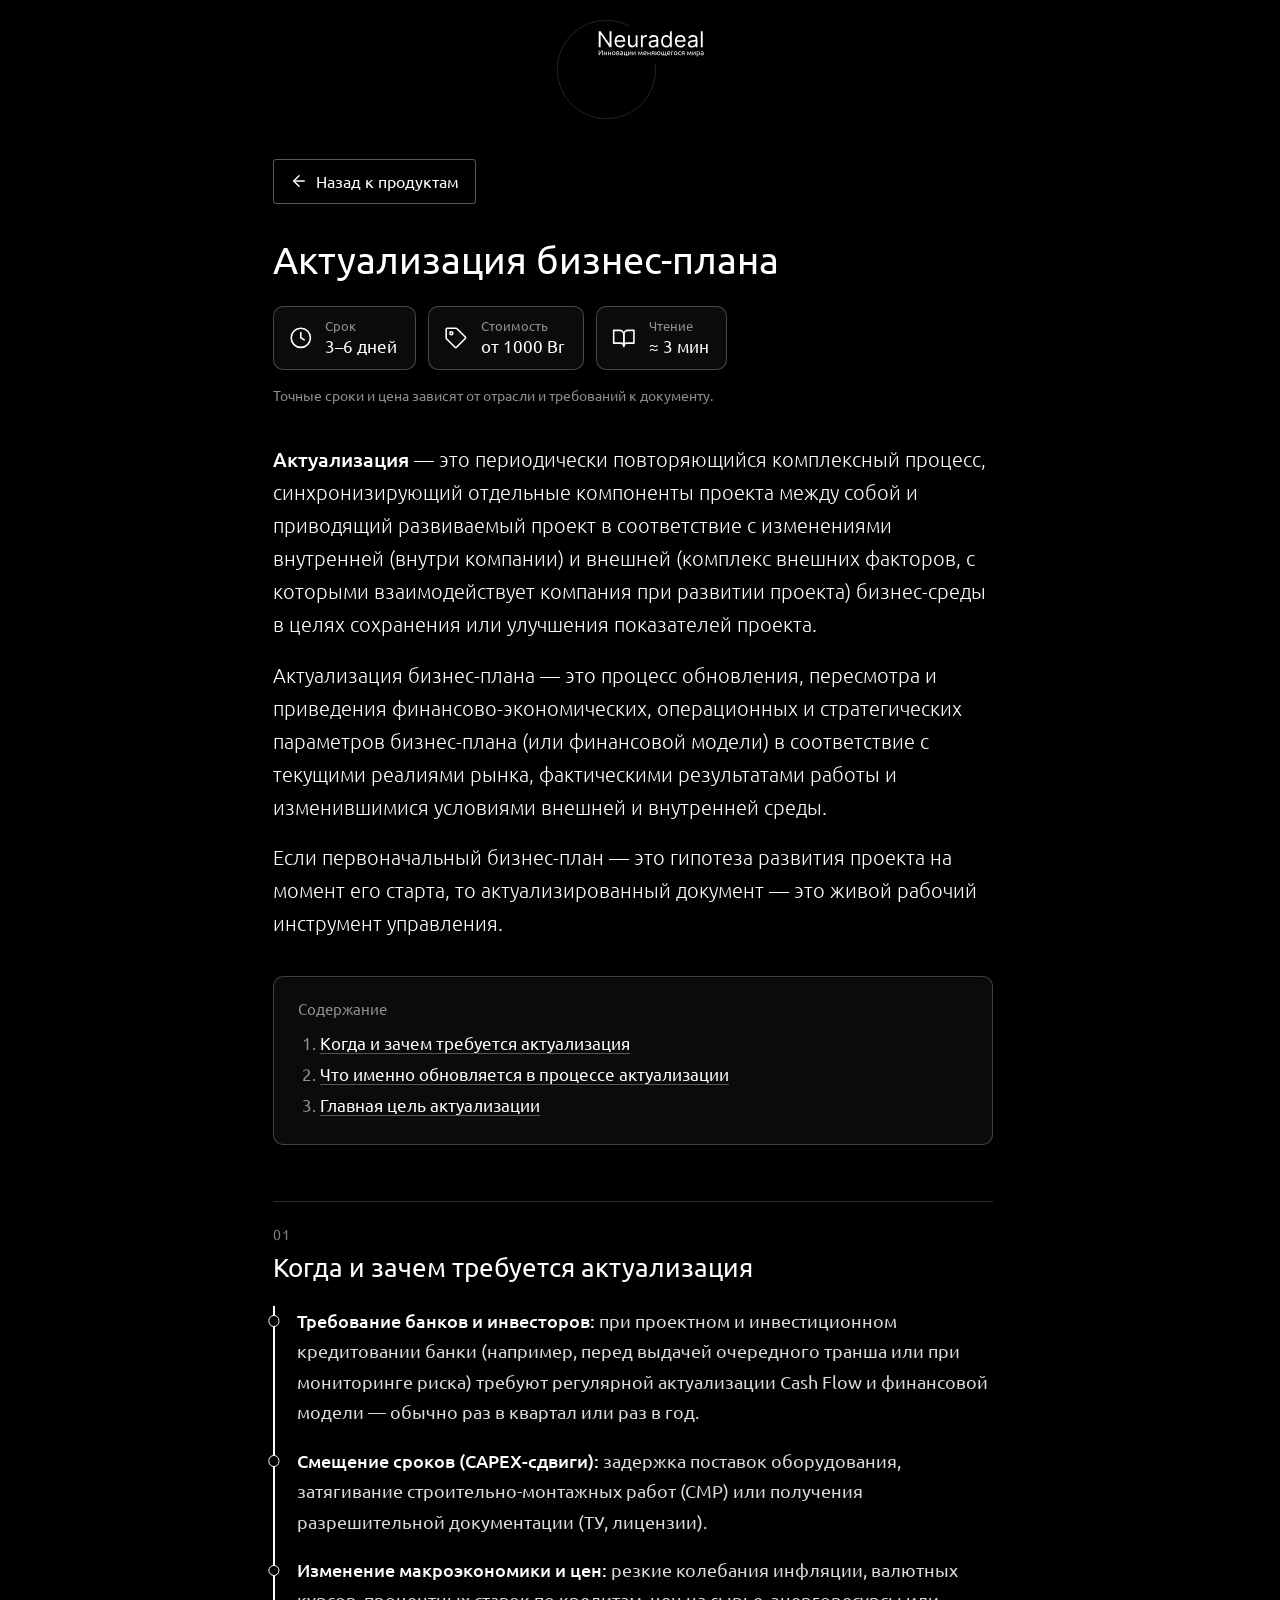
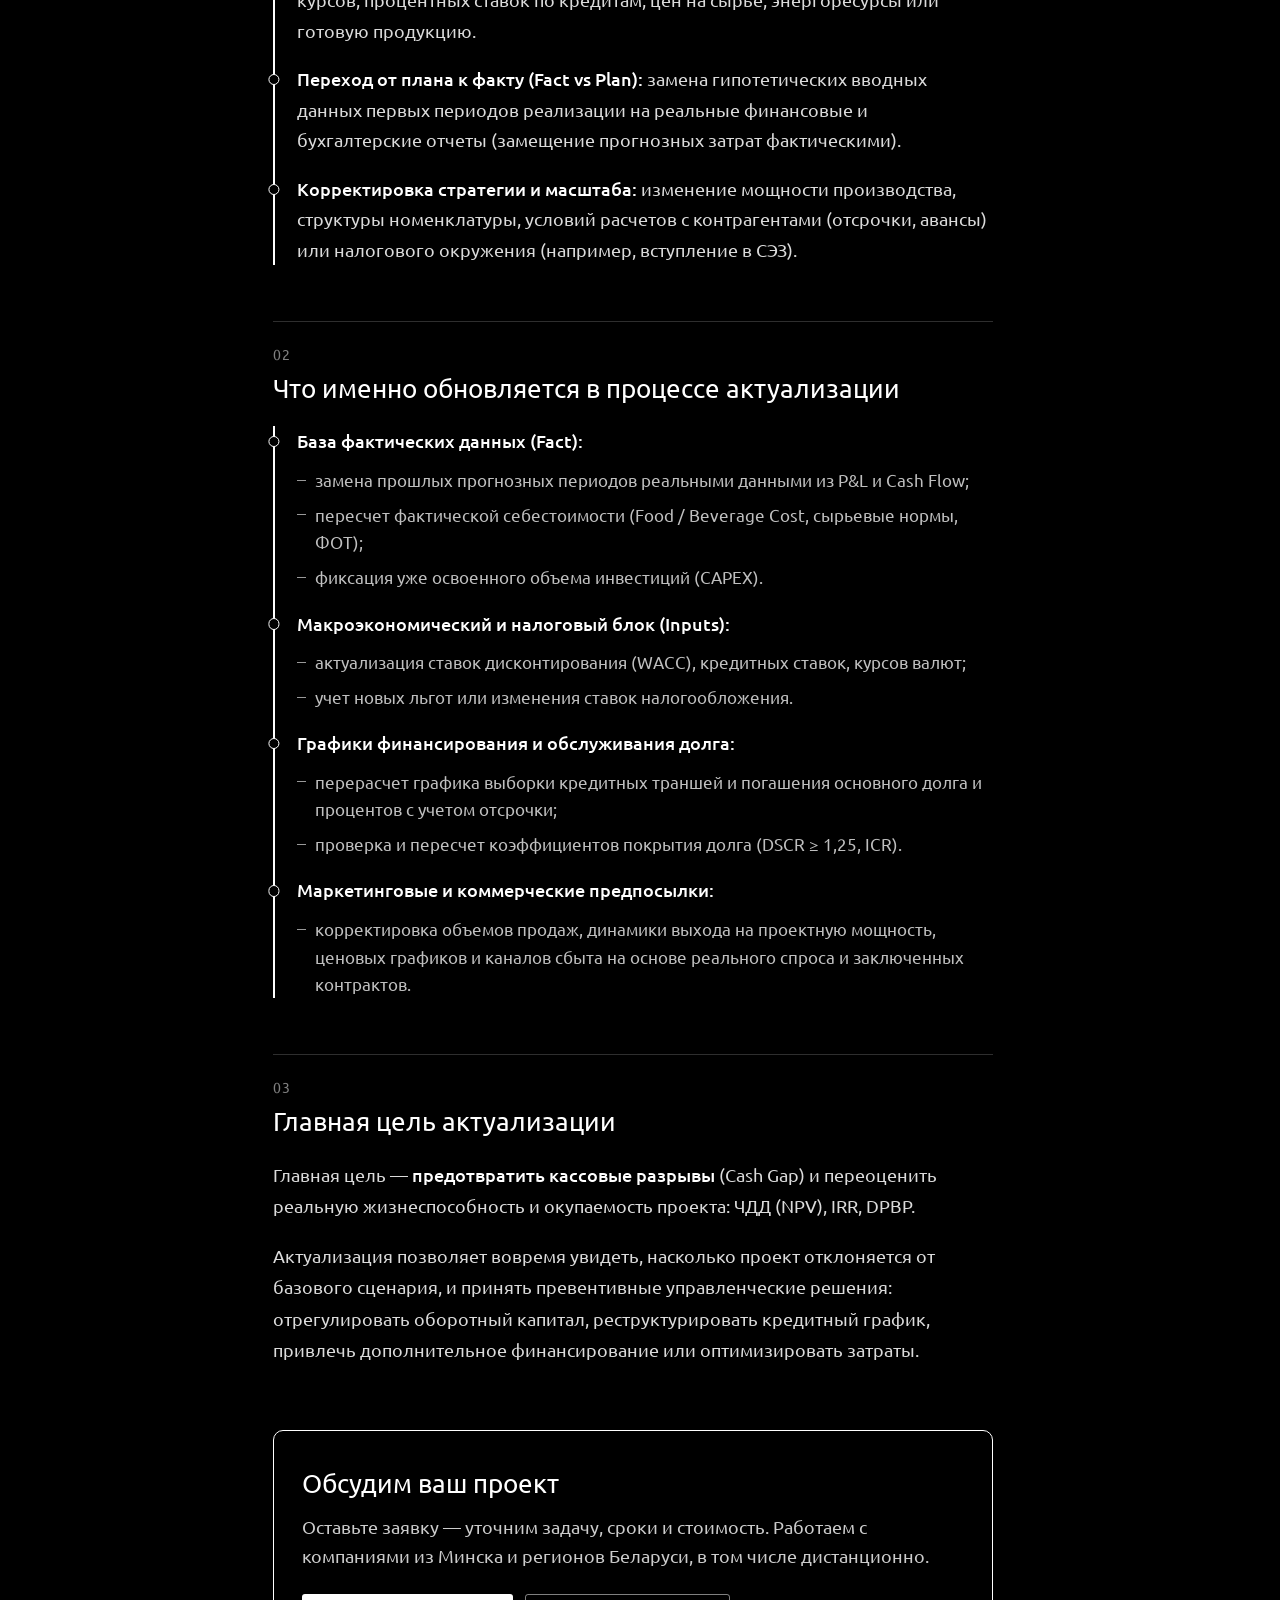
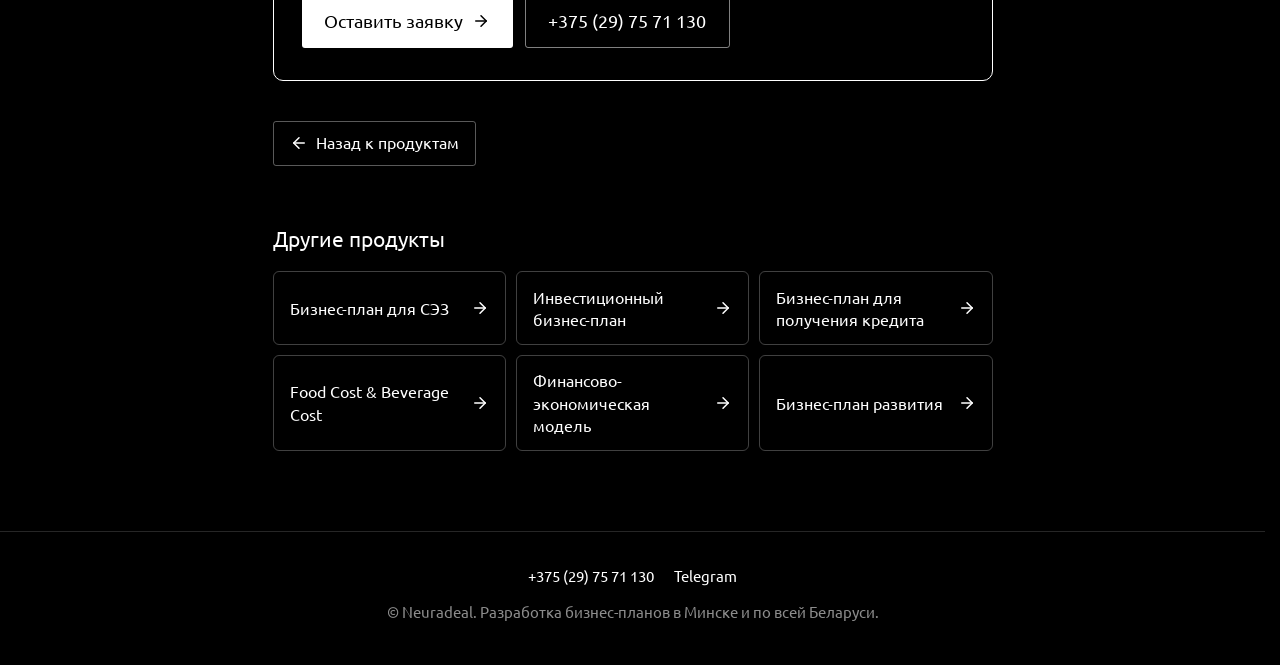
==== aktualizaciya-biznes-plana/index.html @ 9dab0502 "Add product pages with Minsk-targeted SEO, previews and breadcrumbs, and smooth out the slider, load" ====
<!DOCTYPE html>
<html lang="ru" class="is-loading">
<head>
    <meta charset="UTF-8">
    <meta name="viewport" content="width=device-width, initial-scale=1.0">
    <title>Актуализация бизнес-плана и финансовой модели в Минске — Neuradeal</title>
    <meta name="description" content="Актуализация бизнес-плана в Минске под текущие цены, курсы и факт: пересчет Cash Flow, графика кредита, DSCR, NPV и IRR. От 1000 Br, от 3 дней.">
    <link rel="canonical" href="https://neuradeal.com/aktualizaciya-biznes-plana/">
    <meta name="robots" content="index, follow">
    <meta property="og:type" content="website">
    <meta property="og:locale" content="ru_RU">
    <meta property="og:site_name" content="Neuradeal">
    <meta property="og:url" content="https://neuradeal.com/aktualizaciya-biznes-plana/">
    <meta property="og:title" content="Актуализация бизнес-плана и финансовой модели в Минске — Neuradeal">
    <meta property="og:description" content="Актуализация бизнес-плана в Минске под текущие цены, курсы и факт: пересчет Cash Flow, графика кредита, DSCR, NPV и IRR. От 1000 Br, от 3 дней.">
    <meta property="og:image" content="https://neuradeal.com/images/og/aktualizaciya-biznes-plana.png">
    <meta property="og:image:type" content="image/png">
    <meta property="og:image:width" content="1200">
    <meta property="og:image:height" content="630">
    <meta property="og:image:alt" content="Актуализация бизнес-плана — Neuradeal, Минск">
    <meta name="twitter:card" content="summary_large_image">
    <link rel="shortcut icon" type="image/x-icon" href="../favicon.png">
    <!-- Google tag (gtag.js) -->
    <script async src="https://www.googletagmanager.com/gtag/js?id=G-T2621LLK3T"></script>
    <script>
        window.dataLayer = window.dataLayer || [];
        function gtag(){dataLayer.push(arguments);}
        gtag('js', new Date());
        gtag('config', 'G-T2621LLK3T');
    </script>
    <!-- Yandex.Metrika counter -->
    <script type="text/javascript">
        (function(m,e,t,r,i,k,a){
            m[i]=m[i]||function(){(m[i].a=m[i].a||[]).push(arguments)};
            m[i].l=1*new Date();
            for (var j = 0; j < document.scripts.length; j++) {if (document.scripts[j].src === r) { return; }}
            k=e.createElement(t),a=e.getElementsByTagName(t)[0],k.async=1,k.src=r,a.parentNode.insertBefore(k,a)
        })(window, document,'script','https://mc.yandex.ru/metrika/tag.js?id=113521812', 'ym');

        ym(113521812, 'init', {ssr:true, webvisor:true, clickmap:true, ecommerce:"dataLayer", referrer: document.referrer, url: location.href, accurateTrackBounce:true, trackLinks:true});
    </script>
    <noscript><div><img src="https://mc.yandex.ru/watch/113521812" style="position:absolute; left:-9999px;" alt="" /></div></noscript>
    <!-- /Yandex.Metrika counter -->
    <link rel="preconnect" href="https://fonts.googleapis.com">
    <link rel="preconnect" href="https://fonts.gstatic.com" crossorigin>
    <link href="https://fonts.googleapis.com/css2?family=Ubuntu:wght@300;400;500&display=swap" rel="stylesheet">
    <link rel="stylesheet" href="../styles/loader.css">
    <noscript><style>html.is-loading, html.is-loading body { overflow: auto !important; } #loader { display: none; }</style></noscript>
    <link rel="preload" as="image" href="../images/Logo.svg">
    <link rel="stylesheet" href="../styles/product.css">
    <script type="application/ld+json">
    {
        "@context": "https://schema.org",
        "@type": "Service",
        "name": "Актуализация бизнес-плана",
        "serviceType": "Актуализация бизнес-плана",
        "description": "Актуализация бизнес-плана в Минске под текущие цены, курсы и факт: пересчет Cash Flow, графика кредита, DSCR, NPV и IRR. От 1000 Br, от 3 дней.",
        "url": "https://neuradeal.com/aktualizaciya-biznes-plana/",
        "inLanguage": "ru",
        "areaServed": {
            "@type": "Country",
            "name": "Беларусь"
        },
        "provider": {
            "@type": "ProfessionalService",
            "@id": "https://neuradeal.com/#organization",
            "name": "Neuradeal",
            "url": "https://neuradeal.com/",
            "telephone": "+375297571130"
        },
        "offers": {
            "@type": "Offer",
            "priceCurrency": "BYN",
            "priceSpecification": {
                "@type": "PriceSpecification",
                "minPrice": 1000,
                "priceCurrency": "BYN"
            }
        }
    }
    </script>
    <script type="application/ld+json">
    {
        "@context": "https://schema.org",
        "@type": "BreadcrumbList",
        "itemListElement": [
            { "@type": "ListItem", "position": 1, "name": "Главная", "item": "https://neuradeal.com/" },
            { "@type": "ListItem", "position": 2, "name": "Актуализация бизнес-плана", "item": "https://neuradeal.com/aktualizaciya-biznes-plana/" }
        ]
    }
    </script>
</head>
<body>
    <div id="loader" role="status">
        <img src="../images/Logo.svg" alt="">
        <p>Загрузка<span class="loader-dots" aria-hidden="true"><span>.</span><span>.</span><span>.</span></span></p>
    </div>
    <script src="../src/loader.js"></script>
    <header class="top">
        <a href="../" aria-label="Neuradeal — на главную">
            <img src="../images/Logo.svg" alt="Neuradeal">
        </a>
    </header>
    <main class="page">
        <a class="back" href="../#products"><svg width="18" height="18" viewBox="0 0 24 24" fill="none" stroke="currentColor" stroke-width="2" stroke-linecap="round" stroke-linejoin="round" aria-hidden="true"><path d="M19 12H5"/><path d="M12 19l-7-7 7-7"/></svg><span>Назад к продуктам</span></a>

        <h1>Актуализация бизнес-плана</h1>

        <ul class="facts" aria-label="Коротко о продукте">
            <li><svg viewBox="0 0 24 24" fill="none" stroke="currentColor" stroke-width="1.5" stroke-linecap="round" stroke-linejoin="round" aria-hidden="true"><circle cx="12" cy="12" r="9"/><path d="M12 7v5l3.2 2"/></svg><span><span class="fact-label">Срок</span><span class="fact-value">3–6 дней</span></span></li>
            <li><svg viewBox="0 0 24 24" fill="none" stroke="currentColor" stroke-width="1.5" stroke-linecap="round" stroke-linejoin="round" aria-hidden="true"><path d="M3 12.2V4a1 1 0 0 1 1-1h8.2a1 1 0 0 1 .7.3l8 8a1 1 0 0 1 0 1.4l-8.2 8.2a1 1 0 0 1-1.4 0l-8-8a1 1 0 0 1-.3-.7z"/><circle cx="7.8" cy="7.8" r="1.4"/></svg><span><span class="fact-label">Стоимость</span><span class="fact-value">от 1000 Br</span></span></li>
            <li><svg viewBox="0 0 24 24" fill="none" stroke="currentColor" stroke-width="1.5" stroke-linecap="round" stroke-linejoin="round" aria-hidden="true"><path d="M2.5 5H8a4 4 0 0 1 4 4v11a3 3 0 0 0-3-3H2.5z"/><path d="M21.5 5H16a4 4 0 0 0-4 4v11a3 3 0 0 1 3-3h6.5z"/></svg><span><span class="fact-label">Чтение</span><span class="fact-value">≈ 3 мин</span></span></li>
        </ul>
        <p class="facts-note">Точные сроки и цена зависят от отрасли и требований к документу.</p>

        <div class="lead">
            <p><strong>Актуализация</strong> — это периодически повторяющийся комплексный процесс, синхронизирующий отдельные компоненты проекта между собой и приводящий развиваемый проект в соответствие с изменениями внутренней (внутри компании) и внешней (комплекс внешних факторов, с которыми взаимодействует компания при развитии проекта) бизнес-среды в целях сохранения или улучшения показателей проекта.</p>
            <p>Актуализация бизнес-плана — это процесс обновления, пересмотра и приведения финансово-экономических, операционных и стратегических параметров бизнес-плана (или финансовой модели) в соответствие с текущими реалиями рынка, фактическими результатами работы и изменившимися условиями внешней и внутренней среды.</p>
            <p>Если первоначальный бизнес-план — это гипотеза развития проекта на момент его старта, то актуализированный документ — это живой рабочий инструмент управления.</p>
        </div>

        <nav class="toc" aria-label="Содержание">
            <p class="toc-title">Содержание</p>
            <ol>
                <li><a href="#razdel-1">Когда и зачем требуется актуализация</a></li>
                <li><a href="#razdel-2">Что именно обновляется в процессе актуализации</a></li>
                <li><a href="#razdel-3">Главная цель актуализации</a></li>
            </ol>
        </nav>

        <article class="content">
            <section aria-labelledby="razdel-1">
                <h2 id="razdel-1">Когда и зачем требуется актуализация</h2>
                <ul>
                    <li><strong>Требование банков и инвесторов:</strong> при проектном и инвестиционном кредитовании банки (например, перед выдачей очередного транша или при мониторинге риска) требуют регулярной актуализации Cash Flow и финансовой модели — обычно раз в квартал или раз в год.</li>
                    <li><strong>Смещение сроков (CAPEX-сдвиги):</strong> задержка поставок оборудования, затягивание строительно-монтажных работ (СМР) или получения разрешительной документации (ТУ, лицензии).</li>
                    <li><strong>Изменение макроэкономики и цен:</strong> резкие колебания инфляции, валютных курсов, процентных ставок по кредитам, цен на сырье, энергоресурсы или готовую продукцию.</li>
                    <li><strong>Переход от плана к факту (Fact vs Plan):</strong> замена гипотетических вводных данных первых периодов реализации на реальные финансовые и бухгалтерские отчеты (замещение прогнозных затрат фактическими).</li>
                    <li><strong>Корректировка стратегии и масштаба:</strong> изменение мощности производства, структуры номенклатуры, условий расчетов с контрагентами (отсрочки, авансы) или налогового окружения (например, вступление в СЭЗ).</li>
                </ul>
            </section>
            <section aria-labelledby="razdel-2">
                <h2 id="razdel-2">Что именно обновляется в процессе актуализации</h2>
                <ul>
                    <li><strong>База фактических данных (Fact):</strong>
                        <ul>
                            <li>замена прошлых прогнозных периодов реальными данными из P&amp;L и Cash Flow;</li>
                            <li>пересчет фактической себестоимости (Food / Beverage Cost, сырьевые нормы, ФОТ);</li>
                            <li>фиксация уже освоенного объема инвестиций (CAPEX).</li>
                        </ul>
                    </li>
                    <li><strong>Макроэкономический и налоговый блок (Inputs):</strong>
                        <ul>
                            <li>актуализация ставок дисконтирования (WACC), кредитных ставок, курсов валют;</li>
                            <li>учет новых льгот или изменения ставок налогообложения.</li>
                        </ul>
                    </li>
                    <li><strong>Графики финансирования и обслуживания долга:</strong>
                        <ul>
                            <li>перерасчет графика выборки кредитных траншей и погашения основного долга и процентов с учетом отсрочки;</li>
                            <li>проверка и пересчет коэффициентов покрытия долга (DSCR ≥ 1,25, ICR).</li>
                        </ul>
                    </li>
                    <li><strong>Маркетинговые и коммерческие предпосылки:</strong>
                        <ul>
                            <li>корректировка объемов продаж, динамики выхода на проектную мощность, ценовых графиков и каналов сбыта на основе реального спроса и заключенных контрактов.</li>
                        </ul>
                    </li>
                </ul>
            </section>
            <section aria-labelledby="razdel-3">
                <h2 id="razdel-3">Главная цель актуализации</h2>
                <p>Главная цель — <strong>предотвратить кассовые разрывы</strong> (Cash Gap) и переоценить реальную жизнеспособность и окупаемость проекта: ЧДД (NPV), IRR, DPBP.</p>
                <p>Актуализация позволяет вовремя увидеть, насколько проект отклоняется от базового сценария, и принять превентивные управленческие решения: отрегулировать оборотный капитал, реструктурировать кредитный график, привлечь дополнительное финансирование или оптимизировать затраты.</p>
            </section>
        </article>

        <section class="cta" aria-labelledby="cta-title">
            <h2 id="cta-title">Обсудим ваш проект</h2>
            <p>Оставьте заявку — уточним задачу, сроки и стоимость. Работаем с компаниями из Минска и регионов Беларуси, в том числе дистанционно.</p>
            <div class="cta-actions">
                <a class="btn btn-primary" href="../#application"><span>Оставить заявку</span><svg width="18" height="18" viewBox="0 0 24 24" fill="none" stroke="currentColor" stroke-width="2" stroke-linecap="round" stroke-linejoin="round" aria-hidden="true"><path d="M5 12h14"/><path d="M12 5l7 7-7 7"/></svg></a>
                <a class="btn btn-outline" href="tel:+375297571130">+375 (29) 75 71 130</a>
            </div>
        </section>

        <a class="back back-bottom" href="../#products"><svg width="18" height="18" viewBox="0 0 24 24" fill="none" stroke="currentColor" stroke-width="2" stroke-linecap="round" stroke-linejoin="round" aria-hidden="true"><path d="M19 12H5"/><path d="M12 19l-7-7 7-7"/></svg><span>Назад к продуктам</span></a>

        <nav class="others" aria-labelledby="others-title">
            <h2 id="others-title">Другие продукты</h2>
            <ul>
                <li><a href="../biznes-plan-dlya-sez/"><span>Бизнес-план для СЭЗ</span><svg width="18" height="18" viewBox="0 0 24 24" fill="none" stroke="currentColor" stroke-width="2" stroke-linecap="round" stroke-linejoin="round" aria-hidden="true"><path d="M5 12h14"/><path d="M12 5l7 7-7 7"/></svg></a></li>
                <li><a href="../investicionnyj-biznes-plan/"><span>Инвестиционный бизнес-план</span><svg width="18" height="18" viewBox="0 0 24 24" fill="none" stroke="currentColor" stroke-width="2" stroke-linecap="round" stroke-linejoin="round" aria-hidden="true"><path d="M5 12h14"/><path d="M12 5l7 7-7 7"/></svg></a></li>
                <li><a href="../biznes-plan-dlya-kredita/"><span>Бизнес-план для получения кредита</span><svg width="18" height="18" viewBox="0 0 24 24" fill="none" stroke="currentColor" stroke-width="2" stroke-linecap="round" stroke-linejoin="round" aria-hidden="true"><path d="M5 12h14"/><path d="M12 5l7 7-7 7"/></svg></a></li>
                <li><a href="../food-cost-beverage-cost/"><span>Food Cost &amp; Beverage Cost</span><svg width="18" height="18" viewBox="0 0 24 24" fill="none" stroke="currentColor" stroke-width="2" stroke-linecap="round" stroke-linejoin="round" aria-hidden="true"><path d="M5 12h14"/><path d="M12 5l7 7-7 7"/></svg></a></li>
                <li><a href="../finansovo-ekonomicheskaya-model/"><span>Финансово-экономическая модель</span><svg width="18" height="18" viewBox="0 0 24 24" fill="none" stroke="currentColor" stroke-width="2" stroke-linecap="round" stroke-linejoin="round" aria-hidden="true"><path d="M5 12h14"/><path d="M12 5l7 7-7 7"/></svg></a></li>
                <li><a href="../biznes-plan-razvitiya/"><span>Бизнес-план развития</span><svg width="18" height="18" viewBox="0 0 24 24" fill="none" stroke="currentColor" stroke-width="2" stroke-linecap="round" stroke-linejoin="round" aria-hidden="true"><path d="M5 12h14"/><path d="M12 5l7 7-7 7"/></svg></a></li>
            </ul>
        </nav>
    </main>
    <footer class="footer">
        <div class="footer-links">
            <a href="tel:+375297571130">+375 (29) 75 71 130</a>
            <a href="https://t.me/Neuradeal" target="_blank" rel="noopener">Telegram</a>
        </div>
        <p>© Neuradeal. Разработка бизнес-планов в Минске и по всей Беларуси.</p>
    </footer>
    <script src="../src/contactGoals.js"></script>
    <script src="../src/localLinks.js"></script>
</body>
</html>
---- styles/loader.css ----
html {
    scrollbar-gutter: stable;
}

html.is-loading,
html.is-loading body {
    overflow: hidden !important;
}

#loader {
    position: fixed;
    top: 0;
    left: 0;
    right: 0;
    z-index: 10000;
    height: 100%;
    height: 100dvh;
    display: -webkit-box;
    display: flex;
    -webkit-box-orient: vertical;
    -webkit-box-direction: normal;
    flex-direction: column;
    -webkit-box-align: center;
    align-items: center;
    -webkit-box-pack: center;
    justify-content: center;
    background: #000;
    overflow: hidden;
    -webkit-transform: translate3d(0, 0, 0);
    transform: translate3d(0, 0, 0);
    -webkit-transition: -webkit-transform 0.85s cubic-bezier(0.65, 0, 0.35, 1);
    transition: transform 0.85s cubic-bezier(0.65, 0, 0.35, 1);
}

#loader img {
    width: 280px;
    max-width: 78vw;
    height: auto;
}

@media screen and (max-width: 700px) {
    #loader img {
        width: 220px;
        max-width: 68vw;
    }
}

@media screen and (max-height: 520px) {
    #loader img {
        width: 180px;
        max-width: 52vw;
    }
}

#loader p {
    position: absolute;
    left: 0;
    right: 0;
    bottom: 16vh;
    margin: 0;
    text-align: center;
    color: #4e4e4e;
    font-family: Ubuntu, sans-serif;
    font-size: 1rem;
    font-weight: 400;
    letter-spacing: 0.08em;
    -webkit-animation: loaderTextColor 2.2s ease-in-out infinite;
    animation: loaderTextColor 2.2s ease-in-out infinite;
}

#loader .loader-dots {
    display: inline-block;
    width: 1.5em;
    text-align: left;
}

#loader .loader-dots span {
    opacity: 0;
    -webkit-animation: loaderDot 1.5s infinite;
    animation: loaderDot 1.5s infinite;
}

#loader .loader-dots span:nth-child(2) {
    -webkit-animation-delay: 0.25s;
    animation-delay: 0.25s;
}

#loader .loader-dots span:nth-child(3) {
    -webkit-animation-delay: 0.5s;
    animation-delay: 0.5s;
}

@-webkit-keyframes loaderTextColor {
    0%, 100% { color: #4e4e4e; }
    50% { color: #d4d4d4; }
}

@keyframes loaderTextColor {
    0%, 100% { color: #4e4e4e; }
    50% { color: #d4d4d4; }
}

@-webkit-keyframes loaderDot {
    0%, 20% { opacity: 0; }
    35%, 100% { opacity: 1; }
}

@keyframes loaderDot {
    0%, 20% { opacity: 0; }
    35%, 100% { opacity: 1; }
}

#loader.is-done {
    -webkit-transform: translate3d(0, -100%, 0);
    transform: translate3d(0, -100%, 0);
    pointer-events: none;
}

@media (prefers-reduced-motion: reduce) {
    #loader {
        -webkit-transition: none;
        transition: none;
    }

    #loader p,
    #loader .loader-dots span {
        -webkit-animation: none;
        animation: none;
    }

    #loader p {
        color: #b5b5b5;
    }

    #loader .loader-dots span {
        opacity: 1;
    }
}
---- styles/product.css ----
*,
*::before,
*::after {
    box-sizing: border-box;
}

html {
    -webkit-text-size-adjust: 100%;
    scroll-behavior: smooth;
}

@media (prefers-reduced-motion: reduce) {
    html {
        scroll-behavior: auto;
    }
}

body {
    margin: 0;
    background: #000;
    color: #fff;
    font-family: 'Ubuntu', sans-serif;
    font-weight: 400;
    line-height: 1.6;
}

a {
    color: inherit;
}

.top {
    display: flex;
    justify-content: center;
    padding: 1.25rem 1.25rem 0;
}

.top a {
    display: block;
    line-height: 0;
}

.top img {
    width: 9.5rem;
    height: auto;
}

.page {
    width: 100%;
    max-width: 48rem;
    margin: 0 auto;
    padding: 2.5rem 1.5rem 3rem;
}

.back {
    display: inline-flex;
    align-items: center;
    gap: .55rem;
    padding: .55rem 1rem;
    border: 1px solid rgba(255, 255, 255, .35);
    border-radius: .185rem;
    color: #fff;
    font-size: 1rem;
    text-decoration: none;
    transition: background-color .2s, color .2s, border-color .2s;
}

.back svg {
    flex: none;
    transition: transform .2s;
}

.back:hover {
    border-color: #fff;
    background: #fff;
    color: #000;
}

.back:hover svg {
    transform: translateX(-3px);
}

h1 {
    margin: 2rem 0 1.5rem;
    font-size: 2.4rem;
    font-weight: 400;
    line-height: 1.2;
}

.facts {
    display: flex;
    flex-wrap: wrap;
    gap: .75rem;
    margin: 0;
    padding: 0;
    list-style: none;
}

.facts li {
    display: flex;
    align-items: center;
    gap: .75rem;
    padding: .7rem 1.1rem .7rem .9rem;
    border: 1px solid rgba(255, 255, 255, .25);
    border-radius: 10px;
    background: #0b0b0b;
}

.facts svg {
    flex: none;
    width: 1.6rem;
    height: 1.6rem;
}

.fact-label {
    display: block;
    color: rgba(255, 255, 255, .55);
    font-size: .8rem;
    line-height: 1.3;
}

.fact-value {
    display: block;
    font-size: 1.05rem;
    line-height: 1.35;
}

.facts-note {
    margin: .9rem 0 0;
    color: rgba(255, 255, 255, .55);
    font-size: .9rem;
}

.lead {
    margin-top: 2.25rem;
}

.lead p {
    margin: 0 0 1.1rem;
    font-size: 1.25rem;
    font-weight: 300;
    line-height: 1.65;
}

.lead strong,
.content strong {
    color: #fff;
    font-weight: 500;
}

.toc {
    margin: 2.25rem 0 0;
    padding: 1.25rem 1.5rem;
    border: 1px solid rgba(255, 255, 255, .22);
    border-radius: 10px;
    background: #0b0b0b;
}

.toc-title {
    margin: 0 0 .6rem;
    color: rgba(255, 255, 255, .55);
    font-size: .95rem;
}

.toc ol {
    margin: 0;
    padding-left: 1.4rem;
}

.toc li {
    margin: .4rem 0;
    color: rgba(255, 255, 255, .55);
    font-size: 1.05rem;
    line-height: 1.45;
}

.toc a {
    color: #fff;
    text-decoration: none;
    border-bottom: 1px solid rgba(255, 255, 255, .3);
    transition: border-color .2s;
}

.toc a:hover {
    border-bottom-color: #fff;
}

.content {
    counter-reset: section;
}

.content h2 {
    margin: 3.5rem 0 1.25rem;
    padding-top: 1.5rem;
    border-top: 1px solid rgba(255, 255, 255, .18);
    font-size: 1.65rem;
    font-weight: 400;
    line-height: 1.3;
    scroll-margin-top: 1.5rem;
}

.content h2::before {
    counter-increment: section;
    content: counter(section, decimal-leading-zero);
    display: block;
    margin-bottom: .5rem;
    color: rgba(255, 255, 255, .5);
    font-size: .85rem;
    letter-spacing: .12em;
}

.content.stages h2::before {
    content: "Этап " counter(section);
    letter-spacing: .04em;
}

.content h3 {
    margin: 2rem 0 .9rem;
    font-size: 1.25rem;
    font-weight: 500;
}

.content p {
    margin: 0 0 1.1rem;
    color: rgba(255, 255, 255, .86);
    font-size: 1.125rem;
    line-height: 1.75;
}

.content ul {
    margin: 0 0 1.5rem;
    padding: 0 0 0 1.4rem;
    border-left: 2px solid #fff;
    list-style: none;
}

.content li {
    position: relative;
    margin: 0 0 1.1rem;
    color: rgba(255, 255, 255, .86);
    font-size: 1.125rem;
    line-height: 1.7;
}

.content li:last-child {
    margin-bottom: 0;
}

.content ul > li::before {
    content: "";
    position: absolute;
    top: .55em;
    left: -1.4rem;
    width: .7rem;
    height: .7rem;
    border: 1px solid #fff;
    border-radius: 50%;
    background: #000;
    transform: translateX(calc(-50% - 1px));
}

.content li ul {
    margin: .55rem 0 0;
    padding-left: 1.15rem;
    border-left: none;
}

.content li li {
    margin-bottom: .45rem;
    color: rgba(255, 255, 255, .75);
    font-size: 1.05rem;
    line-height: 1.65;
}

.content ul ul > li::before {
    top: .82em;
    left: -1.15rem;
    width: .55rem;
    height: 1px;
    border: none;
    border-radius: 0;
    background: rgba(255, 255, 255, .6);
    transform: none;
}

.content li p,
.content li .formula {
    margin: .75rem 0 0;
}

.formula {
    margin: 0 0 1rem;
    padding: .95rem 1.25rem;
    border-left: 3px solid #fff;
    border-radius: 0 6px 6px 0;
    background: #141414;
    color: #fff;
    font-size: 1.05rem;
    line-height: 1.6;
    overflow-wrap: anywhere;
}

.formula strong {
    font-weight: 500;
}

.table-wrap {
    margin: 0 0 1.5rem;
    overflow-x: auto;
    border: 1px solid rgba(255, 255, 255, .22);
    border-radius: 10px;
    -webkit-overflow-scrolling: touch;
}

table {
    width: 100%;
    min-width: 34rem;
    border-collapse: collapse;
    font-size: 1rem;
    line-height: 1.5;
}

th,
td {
    padding: .8rem 1rem;
    border-bottom: 1px solid rgba(255, 255, 255, .12);
    text-align: left;
    vertical-align: top;
}

thead th {
    background: #141414;
    font-weight: 500;
}

tbody th {
    font-weight: 500;
}

td {
    color: rgba(255, 255, 255, .82);
}

tbody tr:last-child th,
tbody tr:last-child td {
    border-bottom: none;
}

.cta {
    margin: 4rem 0 0;
    padding: 2rem 1.75rem;
    border: 1px solid #fff;
    border-radius: 10px;
}

.cta h2 {
    margin: 0 0 .5rem;
    font-size: 1.65rem;
    font-weight: 400;
}

.cta p {
    margin: 0 0 1.5rem;
    color: rgba(255, 255, 255, .8);
    font-size: 1.125rem;
}

.cta-actions {
    display: flex;
    flex-wrap: wrap;
    gap: .75rem;
}

.btn {
    display: inline-flex;
    align-items: center;
    justify-content: center;
    gap: .6rem;
    min-height: 3rem;
    padding: .7rem 1.4rem;
    border-radius: .185rem;
    font-size: 1.125rem;
    text-decoration: none;
    transition: background-color .2s, border-color .2s;
}

.btn svg {
    flex: none;
    transition: transform .2s;
}

.btn:hover svg {
    transform: translateX(3px);
}

.btn-primary {
    background: #fff;
    color: #000;
}

.btn-primary:hover {
    background: #dcdcdc;
}

.btn-outline {
    border: 1px solid rgba(255, 255, 255, .5);
    color: #fff;
}

.btn-outline:hover {
    border-color: #fff;
}

.back-bottom {
    margin-top: 2.5rem;
}

.others {
    margin: 3.5rem 0 0;
}

.others h2 {
    margin: 0 0 1rem;
    font-size: 1.3rem;
    font-weight: 400;
}

.others ul {
    display: grid;
    grid-template-columns: repeat(auto-fill, minmax(14rem, 1fr));
    gap: .6rem;
    margin: 0;
    padding: 0;
    list-style: none;
}

.others a {
    display: flex;
    align-items: center;
    justify-content: space-between;
    gap: .75rem;
    height: 100%;
    padding: .85rem 1rem;
    border: 1px solid rgba(255, 255, 255, .25);
    border-radius: 6px;
    font-size: 1rem;
    line-height: 1.4;
    text-decoration: none;
    transition: background-color .2s, color .2s, border-color .2s;
}

.others a svg {
    flex: none;
}

.others a:hover {
    border-color: #fff;
    background: #fff;
    color: #000;
}

.footer {
    margin-top: 2rem;
    padding: 2rem 1.5rem 2.5rem;
    border-top: 1px solid rgba(255, 255, 255, .15);
    color: rgba(255, 255, 255, .55);
    font-size: .95rem;
    text-align: center;
}

.footer p {
    margin: 0;
}

.footer-links {
    display: flex;
    flex-wrap: wrap;
    justify-content: center;
    gap: 1.25rem;
    margin-bottom: .75rem;
}

.footer-links a {
    color: #fff;
    text-decoration: none;
}

.footer-links a:hover {
    text-decoration: underline;
}

@media (max-width: 700px) {
    .top {
        padding: 1rem 1rem 0;
    }

    .top img {
        width: 7.25rem;
    }

    .page {
        padding: 1.75rem 1.25rem 2.5rem;
    }

    h1 {
        margin: 1.5rem 0 1.25rem;
        font-size: 1.75rem;
    }

    .facts {
        gap: .5rem;
    }

    .lead p {
        font-size: 1.125rem;
    }

    .toc {
        padding: 1.1rem 1.15rem;
    }

    .toc li {
        font-size: 1rem;
    }

    .content h2 {
        margin-top: 2.75rem;
        font-size: 1.35rem;
    }

    .content h3 {
        font-size: 1.15rem;
    }

    .content p,
    .content li {
        font-size: 1.0625rem;
    }

    .content li li {
        font-size: 1rem;
    }

    .content ul {
        padding-left: 1.15rem;
    }

    .content ul > li::before {
        left: -1.15rem;
    }

    .content li ul {
        padding-left: 1rem;
    }

    .content ul ul > li::before {
        left: -1rem;
    }

    .formula {
        padding: .85rem 1rem;
        font-size: 1rem;
    }

    .table-wrap {
        overflow: visible;
        border: none;
        border-radius: 0;
    }

    table,
    tbody,
    tr,
    th,
    td {
        display: block;
        width: 100%;
        min-width: 0;
    }

    thead {
        display: none;
    }

    tbody tr {
        margin-bottom: .75rem;
        border: 1px solid rgba(255, 255, 255, .22);
        border-radius: 10px;
        overflow: hidden;
    }

    tbody th {
        padding: .75rem 1rem;
        background: #141414;
        font-size: 1.05rem;
    }

    td {
        padding: .7rem 1rem;
        font-size: 1rem;
    }

    td::before {
        content: attr(data-label);
        display: block;
        margin-bottom: .2rem;
        color: rgba(255, 255, 255, .5);
        font-size: .8rem;
    }

    tbody tr:last-child th,
    tbody tr:last-child td {
        border-bottom: 1px solid rgba(255, 255, 255, .12);
    }

    tbody tr td:last-child {
        border-bottom: none;
    }

    .cta {
        margin-top: 3rem;
        padding: 1.5rem 1.25rem;
    }

    .cta h2 {
        font-size: 1.4rem;
    }

    .btn {
        width: 100%;
    }
}
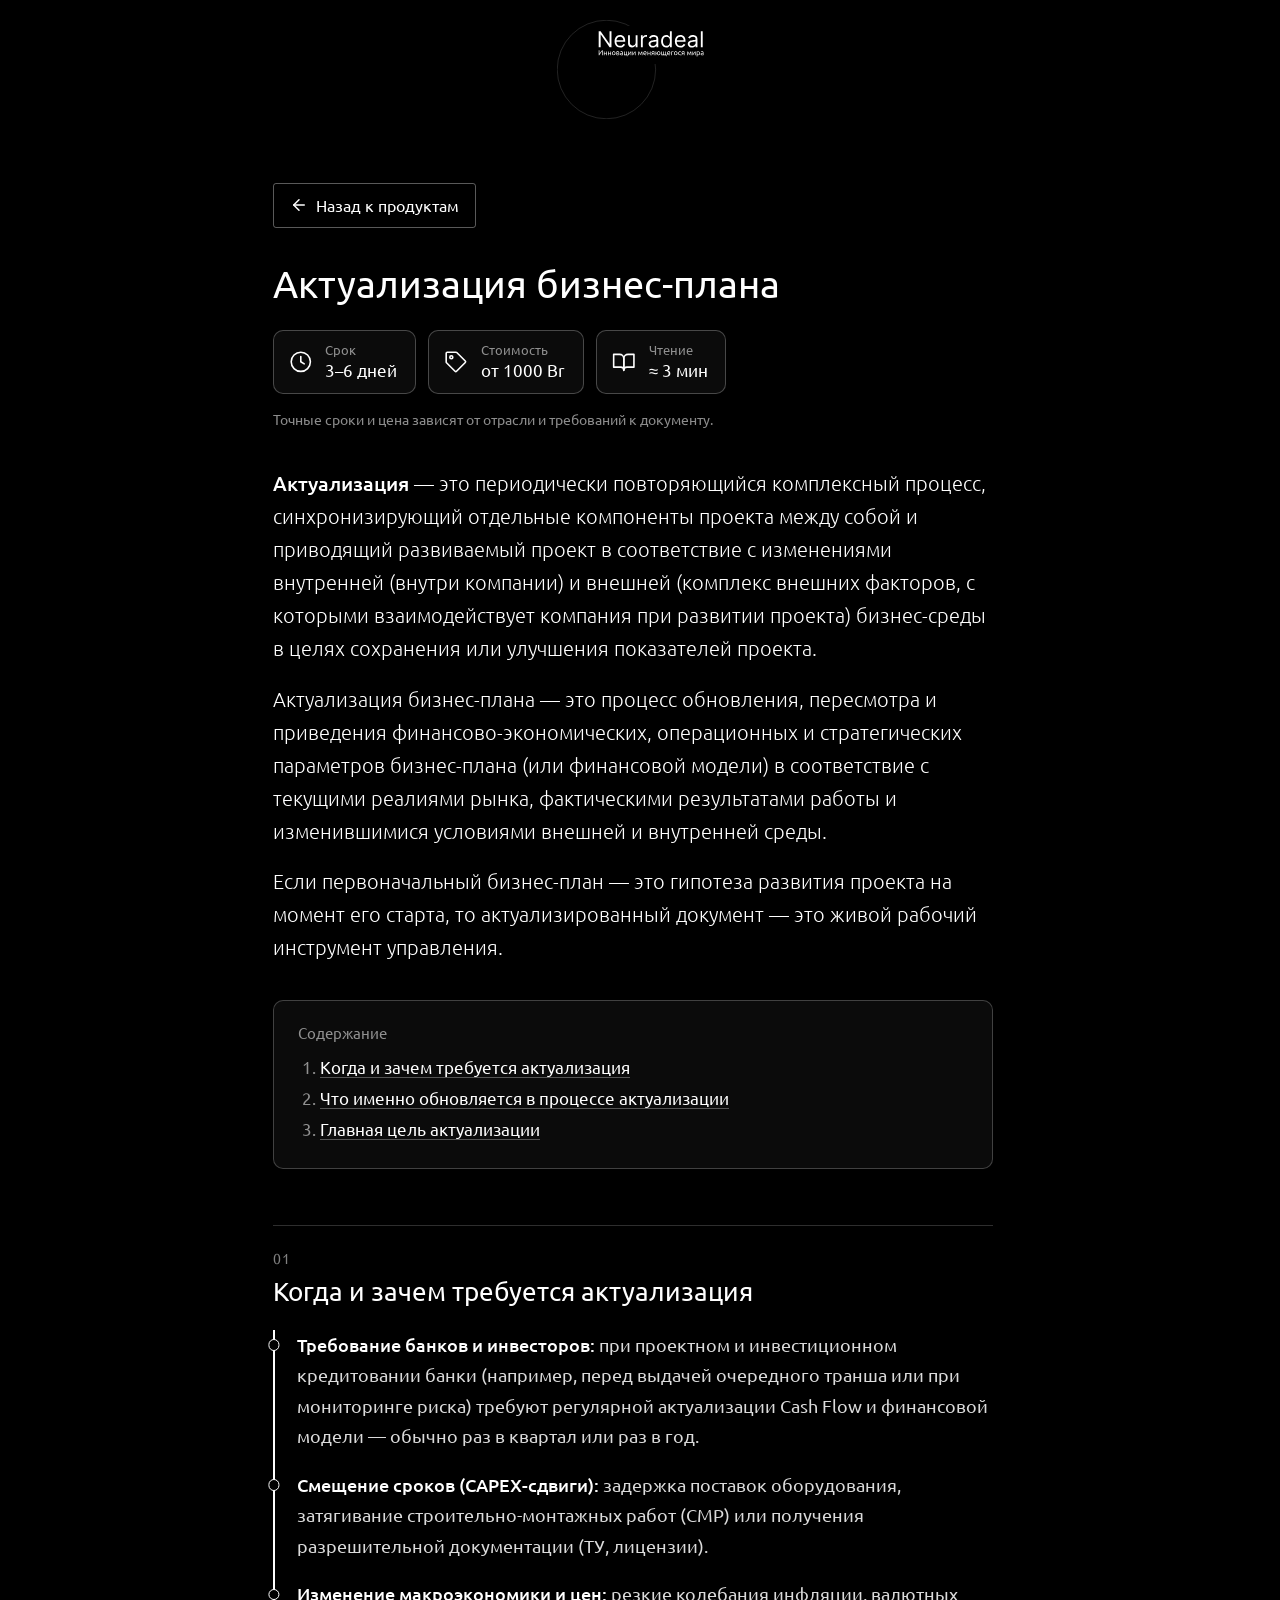
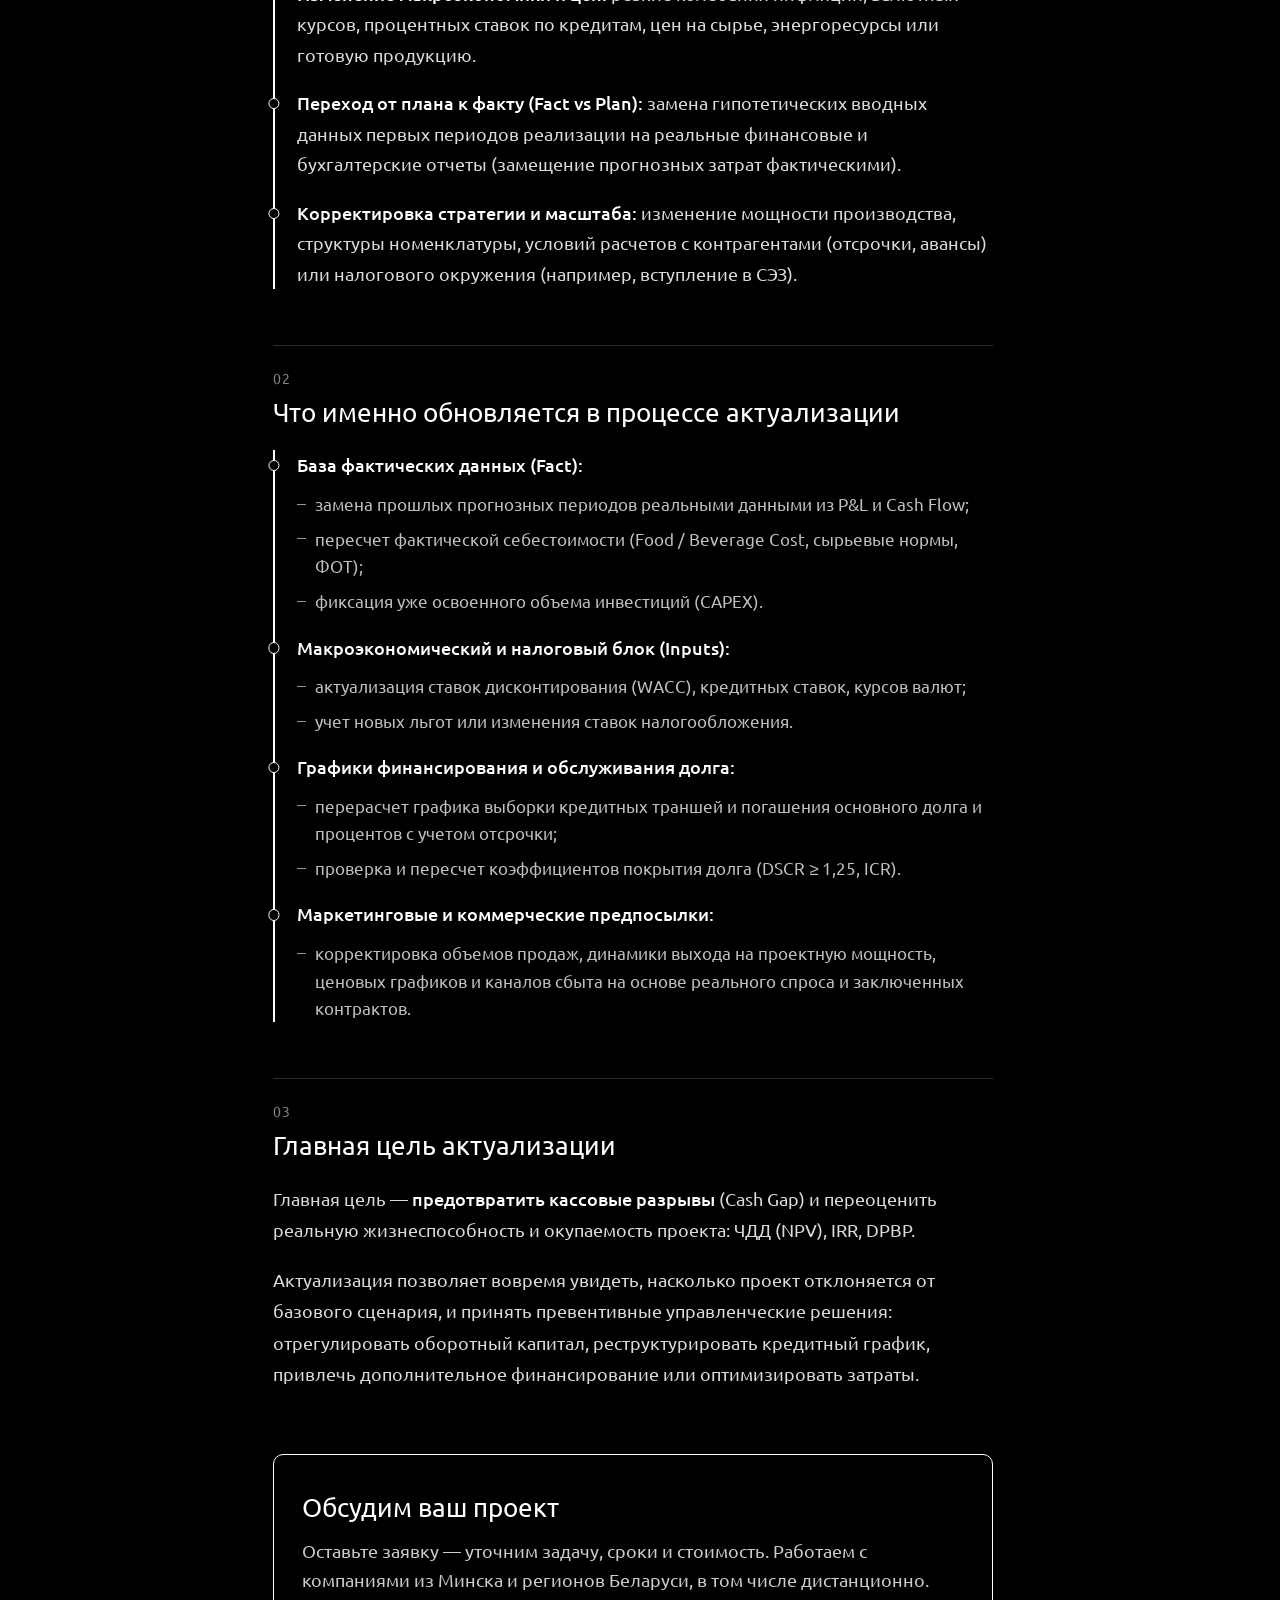
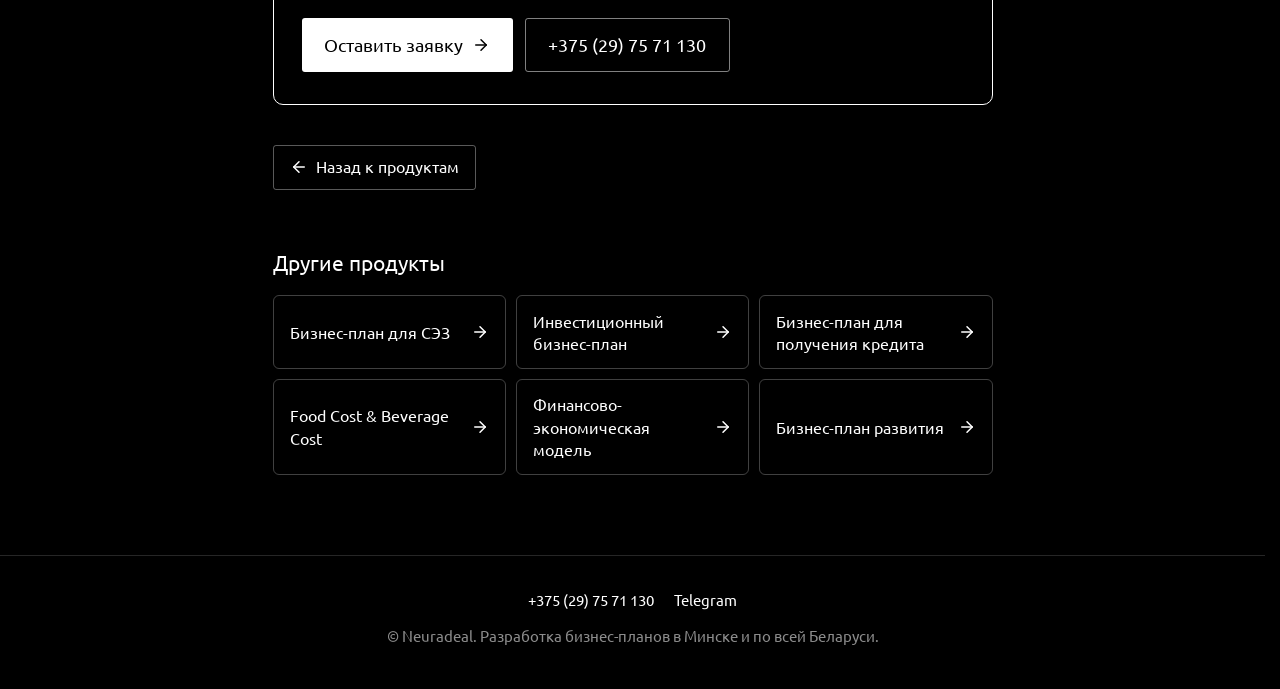
==== commit ec781a72: "Load the first screen without waiting on unused third-party files, and describe each product the way" ====
--- a/aktualizaciya-biznes-plana/index.html
+++ b/aktualizaciya-biznes-plana/index.html
@@ -3,16 +3,16 @@
 <head>
     <meta charset="UTF-8">
     <meta name="viewport" content="width=device-width, initial-scale=1.0">
-    <title>Актуализация бизнес-плана и финансовой модели в Минске — Neuradeal</title>
-    <meta name="description" content="Актуализация бизнес-плана в Минске под текущие цены, курсы и факт: пересчет Cash Flow, графика кредита, DSCR, NPV и IRR. От 1000 Br, от 3 дней.">
+    <title>Заказать актуализацию бизнес-плана в Минске — Neuradeal</title>
+    <meta name="description" content="Актуализация бизнес-плана в Минске: обновим готовый план под новые цены, сроки и фактические результаты для банка или инвестора. От 1000 Br, от 3 дней.">
     <link rel="canonical" href="https://neuradeal.com/aktualizaciya-biznes-plana/">
     <meta name="robots" content="index, follow">
     <meta property="og:type" content="website">
     <meta property="og:locale" content="ru_RU">
     <meta property="og:site_name" content="Neuradeal">
     <meta property="og:url" content="https://neuradeal.com/aktualizaciya-biznes-plana/">
-    <meta property="og:title" content="Актуализация бизнес-плана и финансовой модели в Минске — Neuradeal">
-    <meta property="og:description" content="Актуализация бизнес-плана в Минске под текущие цены, курсы и факт: пересчет Cash Flow, графика кредита, DSCR, NPV и IRR. От 1000 Br, от 3 дней.">
+    <meta property="og:title" content="Заказать актуализацию бизнес-плана в Минске — Neuradeal">
+    <meta property="og:description" content="Актуализация бизнес-плана в Минске: обновим готовый план под новые цены, сроки и фактические результаты для банка или инвестора. От 1000 Br, от 3 дней.">
     <meta property="og:image" content="https://neuradeal.com/images/og/aktualizaciya-biznes-plana.png">
     <meta property="og:image:type" content="image/png">
     <meta property="og:image:width" content="1200">
@@ -41,9 +41,9 @@
     </script>
     <noscript><div><img src="https://mc.yandex.ru/watch/113521812" style="position:absolute; left:-9999px;" alt="" /></div></noscript>
     <!-- /Yandex.Metrika counter -->
-    <link rel="preconnect" href="https://fonts.googleapis.com">
-    <link rel="preconnect" href="https://fonts.gstatic.com" crossorigin>
-    <link href="https://fonts.googleapis.com/css2?family=Ubuntu:wght@300;400;500&display=swap" rel="stylesheet">
+    <link rel="preload" as="font" type="font/woff2" href="../fonts/ubuntu-400-cyrillic.woff2" crossorigin>
+    <link rel="stylesheet" href="../fonts/ubuntu.css">
+    <link rel="stylesheet" href="../fonts/ubuntu-500.css">
     <link rel="stylesheet" href="../styles/loader.css">
     <noscript><style>html.is-loading, html.is-loading body { overflow: auto !important; } #loader { display: none; }</style></noscript>
     <link rel="preload" as="image" href="../images/Logo.svg">
@@ -54,7 +54,7 @@
         "@type": "Service",
         "name": "Актуализация бизнес-плана",
         "serviceType": "Актуализация бизнес-плана",
-        "description": "Актуализация бизнес-плана в Минске под текущие цены, курсы и факт: пересчет Cash Flow, графика кредита, DSCR, NPV и IRR. От 1000 Br, от 3 дней.",
+        "description": "Актуализация бизнес-плана в Минске: обновим готовый план под новые цены, сроки и фактические результаты для банка или инвестора. От 1000 Br, от 3 дней.",
         "url": "https://neuradeal.com/aktualizaciya-biznes-plana/",
         "inLanguage": "ru",
         "areaServed": {
@@ -107,9 +107,9 @@
         <h1>Актуализация бизнес-плана</h1>
 
         <ul class="facts" aria-label="Коротко о продукте">
-            <li><svg viewBox="0 0 24 24" fill="none" stroke="currentColor" stroke-width="1.5" stroke-linecap="round" stroke-linejoin="round" aria-hidden="true"><circle cx="12" cy="12" r="9"/><path d="M12 7v5l3.2 2"/></svg><span><span class="fact-label">Срок</span><span class="fact-value">3–6 дней</span></span></li>
-            <li><svg viewBox="0 0 24 24" fill="none" stroke="currentColor" stroke-width="1.5" stroke-linecap="round" stroke-linejoin="round" aria-hidden="true"><path d="M3 12.2V4a1 1 0 0 1 1-1h8.2a1 1 0 0 1 .7.3l8 8a1 1 0 0 1 0 1.4l-8.2 8.2a1 1 0 0 1-1.4 0l-8-8a1 1 0 0 1-.3-.7z"/><circle cx="7.8" cy="7.8" r="1.4"/></svg><span><span class="fact-label">Стоимость</span><span class="fact-value">от 1000 Br</span></span></li>
-            <li><svg viewBox="0 0 24 24" fill="none" stroke="currentColor" stroke-width="1.5" stroke-linecap="round" stroke-linejoin="round" aria-hidden="true"><path d="M2.5 5H8a4 4 0 0 1 4 4v11a3 3 0 0 0-3-3H2.5z"/><path d="M21.5 5H16a4 4 0 0 0-4 4v11a3 3 0 0 1 3-3h6.5z"/></svg><span><span class="fact-label">Чтение</span><span class="fact-value">≈ 3 мин</span></span></li>
+            <li><svg viewBox="0 0 24 24" fill="none" stroke="currentColor" stroke-width="1.5" stroke-linecap="round" stroke-linejoin="round" aria-hidden="true"><circle cx="12" cy="12" r="9"/><path d="M12 7v5l3.2 2"/></svg><span><span class="fact-label">Срок</span> <span class="fact-value">3–6 дней</span></span></li>
+            <li><svg viewBox="0 0 24 24" fill="none" stroke="currentColor" stroke-width="1.5" stroke-linecap="round" stroke-linejoin="round" aria-hidden="true"><path d="M3 12.2V4a1 1 0 0 1 1-1h8.2a1 1 0 0 1 .7.3l8 8a1 1 0 0 1 0 1.4l-8.2 8.2a1 1 0 0 1-1.4 0l-8-8a1 1 0 0 1-.3-.7z"/><circle cx="7.8" cy="7.8" r="1.4"/></svg><span><span class="fact-label">Стоимость</span> <span class="fact-value">от 1000 Br</span></span></li>
+            <li><svg viewBox="0 0 24 24" fill="none" stroke="currentColor" stroke-width="1.5" stroke-linecap="round" stroke-linejoin="round" aria-hidden="true"><path d="M2.5 5H8a4 4 0 0 1 4 4v11a3 3 0 0 0-3-3H2.5z"/><path d="M21.5 5H16a4 4 0 0 0-4 4v11a3 3 0 0 1 3-3h6.5z"/></svg><span><span class="fact-label">Чтение</span> <span class="fact-value">≈ 3 мин</span></span></li>
         </ul>
         <p class="facts-note">Точные сроки и цена зависят от отрасли и требований к документу.</p>
 
--- a/fonts/ubuntu.css
+++ b/fonts/ubuntu.css
@@ -0,0 +1,72 @@
+/* cyrillic-ext */
+@font-face {
+  font-family: 'Ubuntu';
+  font-style: normal;
+  font-weight: 300;
+  font-display: swap;
+  src: url(ubuntu-300-cyrillic-ext.woff2) format('woff2');
+  unicode-range: U+0460-052F, U+1C80-1C8A, U+20B4, U+2DE0-2DFF, U+A640-A69F, U+FE2E-FE2F;
+}
+/* cyrillic */
+@font-face {
+  font-family: 'Ubuntu';
+  font-style: normal;
+  font-weight: 300;
+  font-display: swap;
+  src: url(ubuntu-300-cyrillic.woff2) format('woff2');
+  unicode-range: U+0301, U+0400-045F, U+0490-0491, U+04B0-04B1, U+2116;
+}
+/* latin-ext */
+@font-face {
+  font-family: 'Ubuntu';
+  font-style: normal;
+  font-weight: 300;
+  font-display: swap;
+  src: url(ubuntu-300-latin-ext.woff2) format('woff2');
+  unicode-range: U+0100-02BA, U+02BD-02C5, U+02C7-02CC, U+02CE-02D7, U+02DD-02FF, U+0304, U+0308, U+0329, U+1D00-1DBF, U+1E00-1E9F, U+1EF2-1EFF, U+2020, U+20A0-20AB, U+20AD-20C4, U+2113, U+2C60-2C7F, U+A720-A7FF;
+}
+/* latin */
+@font-face {
+  font-family: 'Ubuntu';
+  font-style: normal;
+  font-weight: 300;
+  font-display: swap;
+  src: url(ubuntu-300-latin.woff2) format('woff2');
+  unicode-range: U+0000-00FF, U+0131, U+0152-0153, U+02BB-02BC, U+02C6, U+02DA, U+02DC, U+0304, U+0308, U+0329, U+2000-206F, U+20AC, U+2122, U+2191, U+2193, U+2212, U+2215, U+FEFF, U+FFFD;
+}
+/* cyrillic-ext */
+@font-face {
+  font-family: 'Ubuntu';
+  font-style: normal;
+  font-weight: 400;
+  font-display: swap;
+  src: url(ubuntu-400-cyrillic-ext.woff2) format('woff2');
+  unicode-range: U+0460-052F, U+1C80-1C8A, U+20B4, U+2DE0-2DFF, U+A640-A69F, U+FE2E-FE2F;
+}
+/* cyrillic */
+@font-face {
+  font-family: 'Ubuntu';
+  font-style: normal;
+  font-weight: 400;
+  font-display: swap;
+  src: url(ubuntu-400-cyrillic.woff2) format('woff2');
+  unicode-range: U+0301, U+0400-045F, U+0490-0491, U+04B0-04B1, U+2116;
+}
+/* latin-ext */
+@font-face {
+  font-family: 'Ubuntu';
+  font-style: normal;
+  font-weight: 400;
+  font-display: swap;
+  src: url(ubuntu-400-latin-ext.woff2) format('woff2');
+  unicode-range: U+0100-02BA, U+02BD-02C5, U+02C7-02CC, U+02CE-02D7, U+02DD-02FF, U+0304, U+0308, U+0329, U+1D00-1DBF, U+1E00-1E9F, U+1EF2-1EFF, U+2020, U+20A0-20AB, U+20AD-20C4, U+2113, U+2C60-2C7F, U+A720-A7FF;
+}
+/* latin */
+@font-face {
+  font-family: 'Ubuntu';
+  font-style: normal;
+  font-weight: 400;
+  font-display: swap;
+  src: url(ubuntu-400-latin.woff2) format('woff2');
+  unicode-range: U+0000-00FF, U+0131, U+0152-0153, U+02BB-02BC, U+02C6, U+02DA, U+02DC, U+0304, U+0308, U+0329, U+2000-206F, U+20AC, U+2122, U+2191, U+2193, U+2212, U+2215, U+FEFF, U+FFFD;
+}
--- a/fonts/ubuntu-500.css
+++ b/fonts/ubuntu-500.css
@@ -0,0 +1,36 @@
+/* cyrillic-ext */
+@font-face {
+  font-family: 'Ubuntu';
+  font-style: normal;
+  font-weight: 500;
+  font-display: swap;
+  src: url(ubuntu-500-cyrillic-ext.woff2) format('woff2');
+  unicode-range: U+0460-052F, U+1C80-1C8A, U+20B4, U+2DE0-2DFF, U+A640-A69F, U+FE2E-FE2F;
+}
+/* cyrillic */
+@font-face {
+  font-family: 'Ubuntu';
+  font-style: normal;
+  font-weight: 500;
+  font-display: swap;
+  src: url(ubuntu-500-cyrillic.woff2) format('woff2');
+  unicode-range: U+0301, U+0400-045F, U+0490-0491, U+04B0-04B1, U+2116;
+}
+/* latin-ext */
+@font-face {
+  font-family: 'Ubuntu';
+  font-style: normal;
+  font-weight: 500;
+  font-display: swap;
+  src: url(ubuntu-500-latin-ext.woff2) format('woff2');
+  unicode-range: U+0100-02BA, U+02BD-02C5, U+02C7-02CC, U+02CE-02D7, U+02DD-02FF, U+0304, U+0308, U+0329, U+1D00-1DBF, U+1E00-1E9F, U+1EF2-1EFF, U+2020, U+20A0-20AB, U+20AD-20C4, U+2113, U+2C60-2C7F, U+A720-A7FF;
+}
+/* latin */
+@font-face {
+  font-family: 'Ubuntu';
+  font-style: normal;
+  font-weight: 500;
+  font-display: swap;
+  src: url(ubuntu-500-latin.woff2) format('woff2');
+  unicode-range: U+0000-00FF, U+0131, U+0152-0153, U+02BB-02BC, U+02C6, U+02DA, U+02DC, U+0304, U+0308, U+0329, U+2000-206F, U+20AC, U+2122, U+2191, U+2193, U+2212, U+2215, U+FEFF, U+FFFD;
+}
--- a/styles/product.css
+++ b/styles/product.css
@@ -48,7 +48,7 @@
     width: 100%;
     max-width: 48rem;
     margin: 0 auto;
-    padding: 2.5rem 1.5rem 3rem;
+    padding: 4rem 1.5rem 3rem;
 }
 
 .back {
@@ -498,7 +498,7 @@
     }
 
     .page {
-        padding: 1.75rem 1.25rem 2.5rem;
+        padding: 2.75rem 1.25rem 2.5rem;
     }
 
     h1 {
